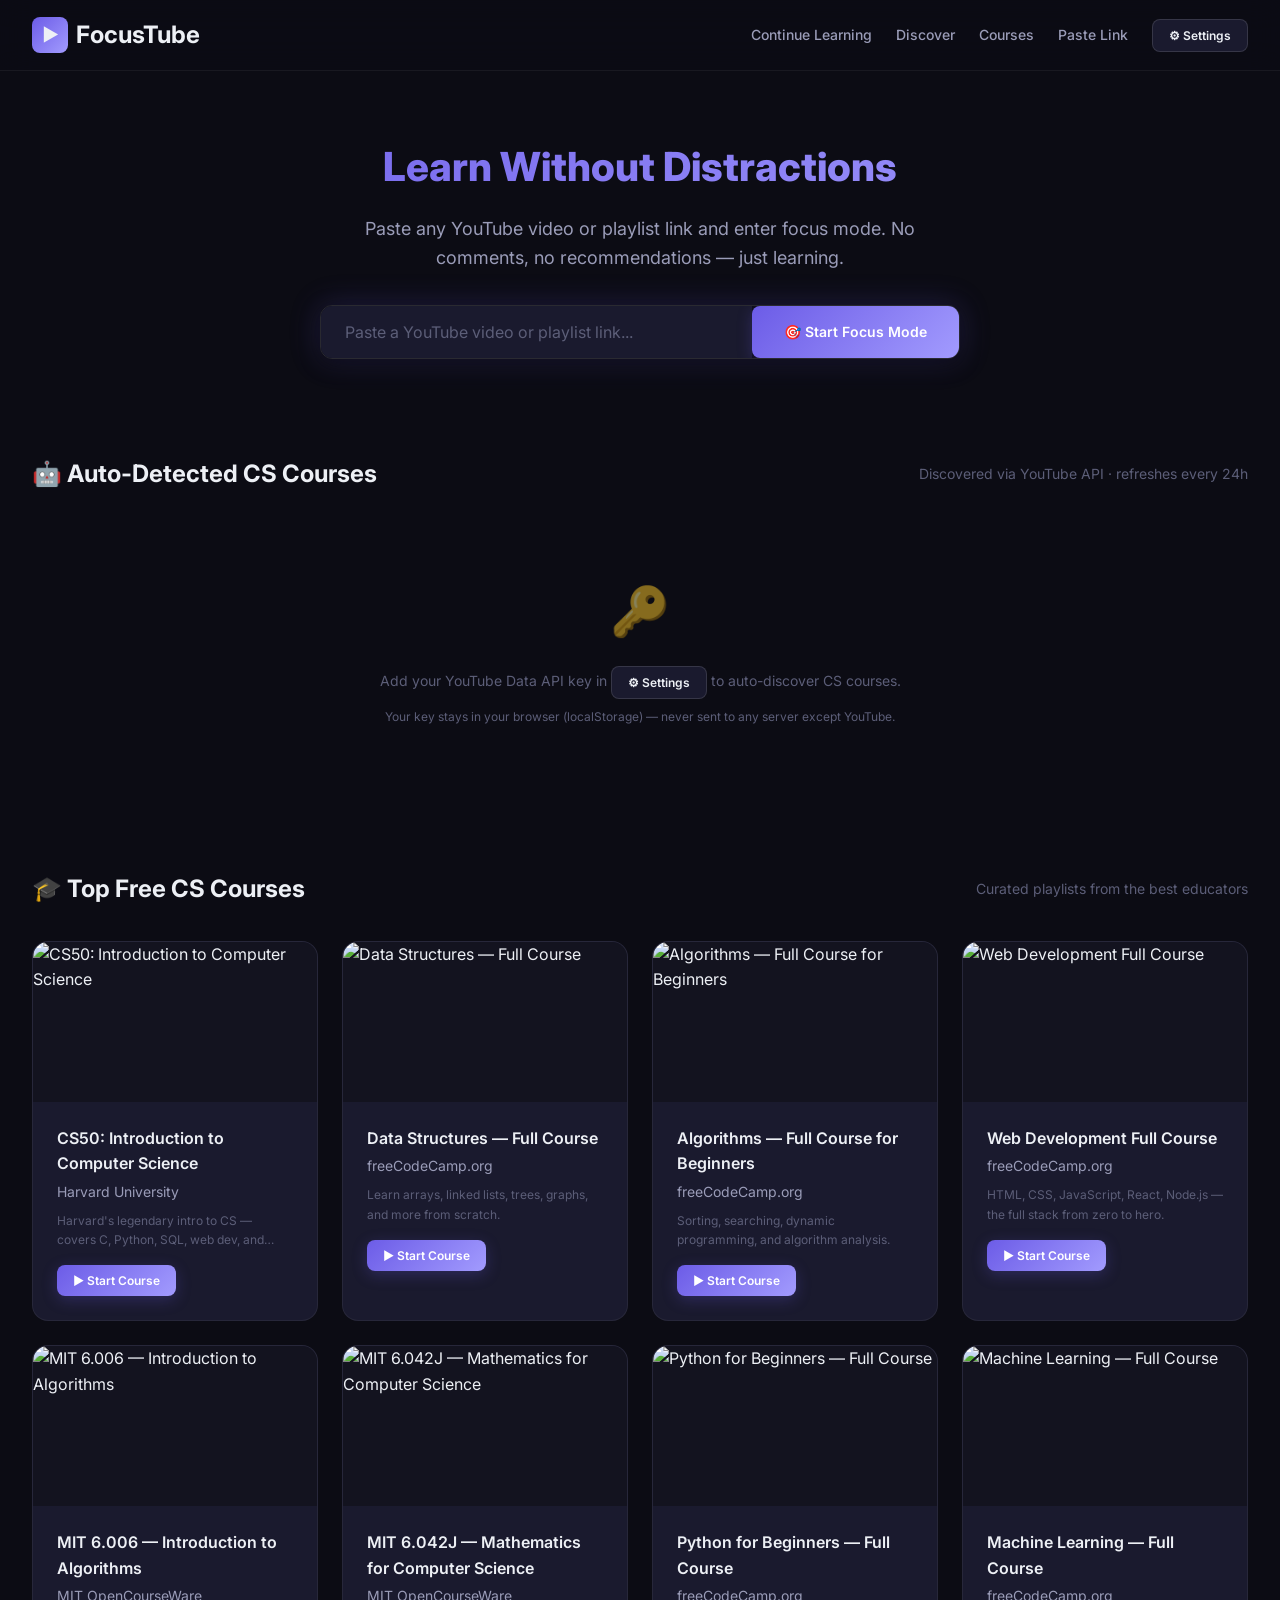
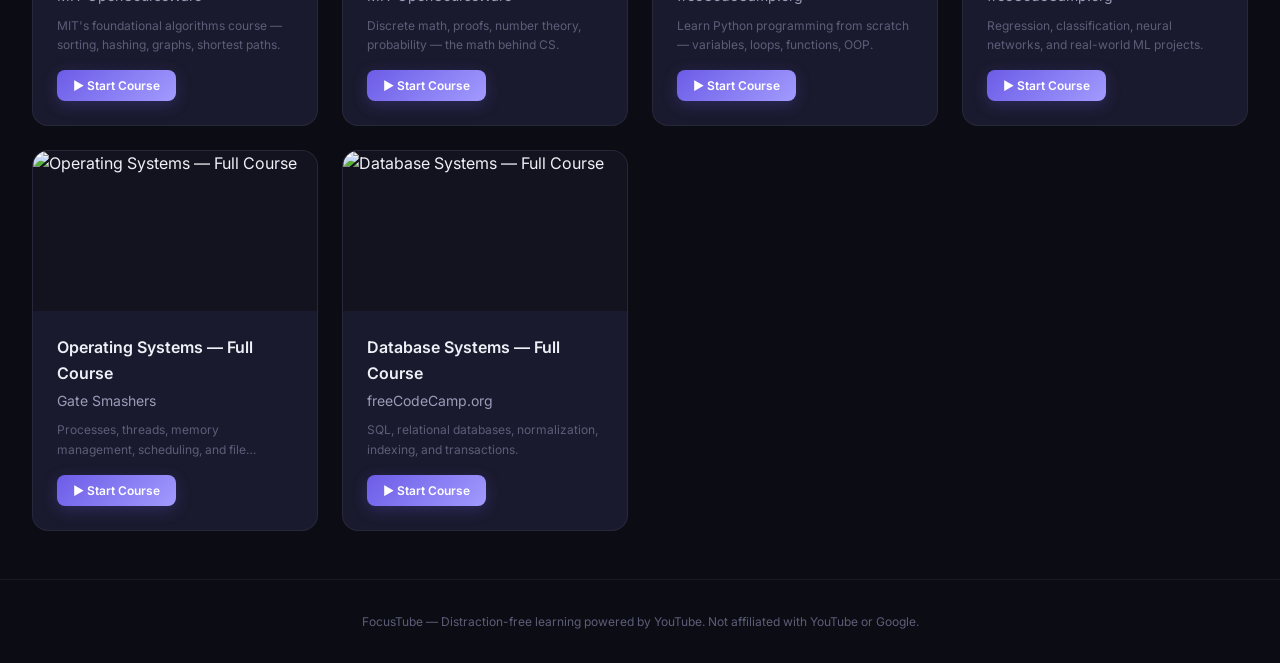
==== index.html @ 4b5ba114 "Initial commit: FocusTube - Distraction-free YouTube CS learning platform" ====
<!DOCTYPE html>
<html lang="en">

<head>
  <meta charset="UTF-8" />
  <meta name="viewport" content="width=device-width, initial-scale=1.0" />
  <title>FocusTube — Distraction-Free CS Learning</title>
  <meta name="description"
    content="A distraction-free YouTube learning platform for Computer Science education. Watch curated courses, track progress, and stay focused." />
  <link rel="stylesheet" href="styles.css" />
</head>

<body>

  <!-- ========== NAVBAR ========== -->
  <nav class="navbar">
    <div class="container">
      <a href="index.html" class="brand">
        <div class="brand-icon">▶</div>
        FocusTube
      </a>
      <ul class="nav-links">
        <li><a href="#continue">Continue Learning</a></li>
        <li><a href="#autoDetect">Discover</a></li>
        <li><a href="#courses">Courses</a></li>
        <li><a href="#paste">Paste Link</a></li>
        <li><button class="btn btn-secondary btn-sm" onclick="openSettingsModal()" id="settingsBtn">⚙ Settings</button>
        </li>
      </ul>
    </div>
  </nav>

  <main>
    <!-- ========== HERO / PASTE LINK ========== -->
    <section id="paste" class="hero">
      <div class="container">
        <h1>Learn Without Distractions</h1>
        <p>Paste any YouTube video or playlist link and enter focus mode. No comments, no recommendations — just
          learning.</p>
        <div class="input-group">
          <input type="text" id="urlInput" placeholder="Paste a YouTube video or playlist link..." autocomplete="off" />
          <button class="btn btn-primary" id="startBtn">
            🎯 Start Focus Mode
          </button>
        </div>
        <p id="urlError" class="text-muted hidden"
          style="margin-top: 0.75rem; color: var(--danger); font-size: var(--font-sm);">
          Please enter a valid YouTube video or playlist URL.
        </p>
      </div>
    </section>

    <!-- ========== CONTINUE LEARNING ========== -->
    <section id="continue" class="section hidden">
      <div class="container">
        <div class="section-header">
          <h2 class="section-title">📚 Continue Learning</h2>
          <span class="section-subtitle">Pick up where you left off</span>
        </div>
        <div id="continueGrid" class="course-grid"></div>
      </div>
    </section>

    <!-- ========== AUTO-DETECTED COURSES ========== -->
    <section id="autoDetect" class="section">
      <div class="container">
        <div class="section-header">
          <h2 class="section-title">🤖 Auto-Detected CS Courses</h2>
          <span class="section-subtitle">Discovered via YouTube API · refreshes every 24h</span>
        </div>
        <div id="autoDetectStatus"></div>
        <div id="autoDetectGrid" class="course-grid"></div>
      </div>
    </section>

    <!-- ========== CURATED COURSES ========== -->
    <section id="courses" class="section">
      <div class="container">
        <div class="section-header">
          <h2 class="section-title">🎓 Top Free CS Courses</h2>
          <span class="section-subtitle">Curated playlists from the best educators</span>
        </div>
        <div id="coursesGrid" class="course-grid"></div>
      </div>
    </section>
  </main>

  <!-- ========== FOOTER ========== -->
  <footer class="footer">
    <div class="container">
      <p>FocusTube — Distraction-free learning powered by YouTube. Not affiliated with YouTube or Google.</p>
    </div>
  </footer>

  <!-- Settings Modal -->
  <div class="modal-overlay hidden" id="settingsModal" onclick="if(event.target===this)closeSettingsModal()">
    <div class="modal">
      <div class="modal-header">
        <h2>⚙ Settings</h2>
        <button class="modal-close" onclick="closeSettingsModal()">✕</button>
      </div>
      <div class="modal-body">
        <label for="apiKeyInput" class="modal-label">YouTube Data API v3 Key</label>
        <p class="modal-hint">Get a free key from <a href="https://console.cloud.google.com/apis/credentials"
            target="_blank" rel="noopener">Google Cloud Console</a>. Enable "YouTube Data API v3".</p>
        <input type="text" id="apiKeyInput" class="modal-input" placeholder="AIza..." autocomplete="off" />
        <p class="modal-hint" style="margin-top: 0.5rem;">Your key stays in your browser only (localStorage).</p>
      </div>
      <div class="modal-footer">
        <button class="btn btn-danger btn-sm" onclick="clearApiKey()">Clear Key</button>
        <button class="btn btn-primary" onclick="saveApiKey()">Save & Detect Courses</button>
      </div>
    </div>
  </div>

  <!-- Scripts -->
  <script src="courses.js"></script>
  <script src="auto-detect.js"></script>
  <script src="app.js"></script>
</body>

</html>
---- styles.css ----
/* ============================================================
   FocusTube — Global Styles
   Dark theme, minimal, distraction-free learning aesthetic
   ============================================================ */

/* ---------- Google Fonts ---------- */
@import url('https://fonts.googleapis.com/css2?family=Inter:wght@300;400;500;600;700;800&display=swap');

/* ---------- CSS Custom Properties ---------- */
:root {
  /* Colour palette */
  --bg-primary: #0c0c14;
  --bg-secondary: #13131f;
  --bg-card: #1a1a2e;
  --bg-card-hover: #222240;
  --bg-input: #1a1a2e;
  --bg-sidebar: #111120;

  --accent: #6c5ce7;
  --accent-light: #a29bfe;
  --accent-glow: rgba(108, 92, 231, 0.25);
  --accent-gradient: linear-gradient(135deg, #6c5ce7, #a29bfe);

  --success: #00cec9;
  --success-dim: rgba(0, 206, 201, 0.15);
  --warning: #fdcb6e;
  --danger: #ff7675;

  --text-primary: #edf0f5;
  --text-secondary: #9a9cb8;
  --text-muted: #5c5e78;

  --border: rgba(255, 255, 255, 0.06);
  --border-hover: rgba(255, 255, 255, 0.12);

  /* Spacing */
  --space-xs: 0.25rem;
  --space-sm: 0.5rem;
  --space-md: 1rem;
  --space-lg: 1.5rem;
  --space-xl: 2rem;
  --space-2xl: 3rem;
  --space-3xl: 4rem;

  /* Typography */
  --font-family: 'Inter', -apple-system, BlinkMacSystemFont, 'Segoe UI', sans-serif;
  --font-xs: 0.75rem;
  --font-sm: 0.875rem;
  --font-base: 1rem;
  --font-lg: 1.125rem;
  --font-xl: 1.5rem;
  --font-2xl: 2rem;
  --font-3xl: 2.5rem;

  /* Radii */
  --radius-sm: 8px;
  --radius-md: 12px;
  --radius-lg: 16px;
  --radius-xl: 20px;

  /* Shadows */
  --shadow-sm: 0 2px 8px rgba(0, 0, 0, 0.3);
  --shadow-md: 0 4px 20px rgba(0, 0, 0, 0.4);
  --shadow-lg: 0 8px 40px rgba(0, 0, 0, 0.5);
  --shadow-glow: 0 0 30px var(--accent-glow);

  /* Transitions */
  --transition-fast: 150ms ease;
  --transition-base: 250ms ease;
  --transition-slow: 400ms ease;
}

/* ---------- Reset & Base ---------- */
*,
*::before,
*::after {
  margin: 0;
  padding: 0;
  box-sizing: border-box;
}

html {
  scroll-behavior: smooth;
  -webkit-font-smoothing: antialiased;
  -moz-osx-font-smoothing: grayscale;
}

body {
  font-family: var(--font-family);
  font-size: var(--font-base);
  color: var(--text-primary);
  background: var(--bg-primary);
  line-height: 1.6;
  min-height: 100vh;
}

a {
  color: var(--accent-light);
  text-decoration: none;
  transition: color var(--transition-fast);
}

a:hover {
  color: var(--accent);
}

img {
  max-width: 100%;
  display: block;
}

/* ---------- Scrollbar ---------- */
::-webkit-scrollbar {
  width: 6px;
}

::-webkit-scrollbar-track {
  background: var(--bg-primary);
}

::-webkit-scrollbar-thumb {
  background: var(--text-muted);
  border-radius: 3px;
}

::-webkit-scrollbar-thumb:hover {
  background: var(--text-secondary);
}

/* ============================================================
   LAYOUT
   ============================================================ */

.container {
  max-width: 1280px;
  margin: 0 auto;
  padding: 0 var(--space-xl);
}

/* ---------- Navbar ---------- */
.navbar {
  position: sticky;
  top: 0;
  z-index: 100;
  background: rgba(12, 12, 20, 0.85);
  backdrop-filter: blur(16px);
  -webkit-backdrop-filter: blur(16px);
  border-bottom: 1px solid var(--border);
  padding: var(--space-md) 0;
}

.navbar .container {
  display: flex;
  align-items: center;
  justify-content: space-between;
}

.brand {
  display: flex;
  align-items: center;
  gap: var(--space-sm);
  font-size: var(--font-xl);
  font-weight: 700;
  color: var(--text-primary);
}

.brand-icon {
  width: 36px;
  height: 36px;
  background: var(--accent-gradient);
  border-radius: var(--radius-sm);
  display: flex;
  align-items: center;
  justify-content: center;
  font-size: 18px;
}

.nav-links {
  display: flex;
  align-items: center;
  gap: var(--space-lg);
  list-style: none;
}

.nav-links a {
  color: var(--text-secondary);
  font-size: var(--font-sm);
  font-weight: 500;
  transition: color var(--transition-fast);
}

.nav-links a:hover {
  color: var(--text-primary);
}

/* ---------- Hero / Paste Section ---------- */
.hero {
  text-align: center;
  padding: var(--space-3xl) 0 var(--space-2xl);
}

.hero h1 {
  font-size: var(--font-3xl);
  font-weight: 800;
  margin-bottom: var(--space-md);
  background: var(--accent-gradient);
  -webkit-background-clip: text;
  -webkit-text-fill-color: transparent;
  background-clip: text;
}

.hero p {
  color: var(--text-secondary);
  font-size: var(--font-lg);
  max-width: 550px;
  margin: 0 auto var(--space-xl);
}

.input-group {
  display: flex;
  max-width: 640px;
  margin: 0 auto;
  gap: 0;
  border-radius: var(--radius-md);
  overflow: hidden;
  box-shadow: var(--shadow-md), var(--shadow-glow);
  border: 1px solid var(--border-hover);
  transition: border-color var(--transition-base);
}

.input-group:focus-within {
  border-color: var(--accent);
}

.input-group input {
  flex: 1;
  padding: var(--space-md) var(--space-lg);
  font-size: var(--font-base);
  font-family: var(--font-family);
  background: var(--bg-input);
  color: var(--text-primary);
  border: none;
  outline: none;
}

.input-group input::placeholder {
  color: var(--text-muted);
}

/* ---------- Buttons ---------- */
.btn {
  display: inline-flex;
  align-items: center;
  justify-content: center;
  gap: var(--space-sm);
  padding: var(--space-md) var(--space-xl);
  font-family: var(--font-family);
  font-size: var(--font-sm);
  font-weight: 600;
  border: none;
  border-radius: var(--radius-sm);
  cursor: pointer;
  transition: all var(--transition-base);
  white-space: nowrap;
}

.btn-primary {
  background: var(--accent-gradient);
  color: #fff;
  box-shadow: 0 4px 15px var(--accent-glow);
}

.btn-primary:hover {
  transform: translateY(-2px);
  box-shadow: 0 6px 25px var(--accent-glow);
}

.btn-secondary {
  background: var(--bg-card);
  color: var(--text-primary);
  border: 1px solid var(--border-hover);
}

.btn-secondary:hover {
  background: var(--bg-card-hover);
  border-color: var(--accent);
}

.btn-sm {
  padding: var(--space-sm) var(--space-md);
  font-size: var(--font-xs);
}

.btn-danger {
  background: rgba(255, 118, 117, 0.15);
  color: var(--danger);
  border: 1px solid rgba(255, 118, 117, 0.25);
}

.btn-danger:hover {
  background: rgba(255, 118, 117, 0.25);
}

.btn-success {
  background: rgba(0, 206, 201, 0.15);
  color: var(--success);
  border: 1px solid rgba(0, 206, 201, 0.25);
}

.btn-success:hover {
  background: rgba(0, 206, 201, 0.25);
}

/* ---------- Sections ---------- */
.section {
  padding: var(--space-2xl) 0;
}

.section-header {
  display: flex;
  align-items: center;
  justify-content: space-between;
  margin-bottom: var(--space-xl);
}

.section-title {
  font-size: var(--font-xl);
  font-weight: 700;
  color: var(--text-primary);
}

.section-subtitle {
  font-size: var(--font-sm);
  color: var(--text-muted);
}

/* ---------- Course Grid ---------- */
.course-grid {
  display: grid;
  grid-template-columns: repeat(auto-fill, minmax(280px, 1fr));
  gap: var(--space-lg);
}

/* ---------- Card ---------- */
.card {
  background: var(--bg-card);
  border: 1px solid var(--border);
  border-radius: var(--radius-lg);
  overflow: hidden;
  transition: all var(--transition-base);
  cursor: pointer;
}

.card:hover {
  transform: translateY(-4px);
  border-color: var(--border-hover);
  box-shadow: var(--shadow-md);
}

.card-thumb {
  position: relative;
  width: 100%;
  aspect-ratio: 16 / 9;
  overflow: hidden;
  background: var(--bg-secondary);
}

.card-thumb img {
  width: 100%;
  height: 100%;
  object-fit: cover;
  transition: transform var(--transition-slow);
}

.card:hover .card-thumb img {
  transform: scale(1.05);
}

.card-body {
  padding: var(--space-lg);
}

.card-title {
  font-size: var(--font-base);
  font-weight: 600;
  color: var(--text-primary);
  margin-bottom: var(--space-xs);
  display: -webkit-box;
  -webkit-line-clamp: 2;
  -webkit-box-orient: vertical;
  overflow: hidden;
}

.card-channel {
  font-size: var(--font-sm);
  color: var(--text-secondary);
  margin-bottom: var(--space-sm);
}

.card-description {
  font-size: var(--font-xs);
  color: var(--text-muted);
  margin-bottom: var(--space-md);
  display: -webkit-box;
  -webkit-line-clamp: 2;
  -webkit-box-orient: vertical;
  overflow: hidden;
}

.card-footer {
  display: flex;
  align-items: center;
  justify-content: space-between;
  gap: var(--space-sm);
}

/* ---------- Progress Bar ---------- */
.progress-bar-container {
  width: 100%;
  height: 6px;
  background: rgba(255, 255, 255, 0.06);
  border-radius: 3px;
  overflow: hidden;
  margin-top: var(--space-sm);
}

.progress-bar-fill {
  height: 100%;
  background: var(--accent-gradient);
  border-radius: 3px;
  transition: width var(--transition-slow);
}

.progress-text {
  font-size: var(--font-xs);
  color: var(--text-secondary);
  margin-top: var(--space-xs);
}

/* ---------- Continue Learning Card ---------- */
.continue-card {
  display: flex;
  align-items: center;
  background: var(--bg-card);
  border: 1px solid var(--border);
  border-radius: var(--radius-md);
  overflow: hidden;
  transition: all var(--transition-base);
}

.continue-card:hover {
  border-color: var(--border-hover);
  box-shadow: var(--shadow-sm);
}

.continue-card .card-thumb {
  width: 200px;
  min-width: 200px;
  aspect-ratio: 16 / 9;
}

.continue-card .card-body {
  flex: 1;
  padding: var(--space-md) var(--space-lg);
}

.continue-card .card-footer {
  padding: 0 var(--space-lg) var(--space-md);
}

/* ============================================================
   PLAYER PAGE
   ============================================================ */

.player-page {
  display: flex;
  flex-direction: column;
  min-height: 100vh;
}

/* Top bar */
.player-topbar {
  display: flex;
  align-items: center;
  gap: var(--space-md);
  padding: var(--space-md) var(--space-xl);
  background: var(--bg-secondary);
  border-bottom: 1px solid var(--border);
}

.back-link {
  display: inline-flex;
  align-items: center;
  gap: var(--space-xs);
  color: var(--text-secondary);
  font-size: var(--font-sm);
  font-weight: 500;
}

.back-link:hover {
  color: var(--accent-light);
}

.player-course-title {
  font-size: var(--font-lg);
  font-weight: 600;
  color: var(--text-primary);
  flex: 1;
  white-space: nowrap;
  overflow: hidden;
  text-overflow: ellipsis;
}

/* Main content area */
.player-content {
  display: flex;
  flex: 1;
  overflow: hidden;
}

/* Video panel */
.video-panel {
  flex: 1;
  display: flex;
  flex-direction: column;
  padding: var(--space-lg);
  min-width: 0;
}

.video-wrapper {
  position: relative;
  width: 100%;
  padding-bottom: 56.25%;
  /* 16:9 */
  background: #000;
  border-radius: var(--radius-md);
  overflow: hidden;
  box-shadow: var(--shadow-lg);
}

.video-wrapper iframe {
  position: absolute;
  top: 0;
  left: 0;
  width: 100%;
  height: 100%;
  border: none;
}

.video-info {
  margin-top: var(--space-lg);
  display: flex;
  align-items: center;
  justify-content: space-between;
  flex-wrap: wrap;
  gap: var(--space-md);
}

.video-progress-text {
  font-size: var(--font-sm);
  color: var(--text-secondary);
}

.video-progress-text span {
  color: var(--accent-light);
  font-weight: 600;
}

.player-actions {
  display: flex;
  gap: var(--space-sm);
  flex-wrap: wrap;
}

.player-progress-section {
  margin-top: var(--space-md);
}

.player-progress-label {
  display: flex;
  align-items: center;
  justify-content: space-between;
  font-size: var(--font-sm);
  color: var(--text-secondary);
  margin-bottom: var(--space-xs);
}

.player-progress-bar {
  width: 100%;
  height: 8px;
  background: rgba(255, 255, 255, 0.06);
  border-radius: 4px;
  overflow: hidden;
}

.player-progress-fill {
  height: 100%;
  background: var(--accent-gradient);
  border-radius: 4px;
  transition: width var(--transition-base);
}

/* Playlist sidebar */
.playlist-sidebar {
  width: 380px;
  min-width: 380px;
  background: var(--bg-sidebar);
  border-left: 1px solid var(--border);
  display: flex;
  flex-direction: column;
  overflow: hidden;
}

.sidebar-header {
  padding: var(--space-lg);
  border-bottom: 1px solid var(--border);
}

.sidebar-title {
  font-size: var(--font-base);
  font-weight: 600;
  color: var(--text-primary);
  margin-bottom: var(--space-xs);
}

.sidebar-count {
  font-size: var(--font-xs);
  color: var(--text-muted);
}

.playlist-items {
  flex: 1;
  overflow-y: auto;
  padding: var(--space-sm) 0;
}

.playlist-item {
  display: flex;
  align-items: center;
  gap: var(--space-md);
  padding: var(--space-sm) var(--space-lg);
  cursor: pointer;
  transition: background var(--transition-fast);
  border-left: 3px solid transparent;
}

.playlist-item:hover {
  background: rgba(255, 255, 255, 0.03);
}

.playlist-item.active {
  background: rgba(108, 92, 231, 0.1);
  border-left-color: var(--accent);
}

.playlist-item.completed .item-title {
  color: var(--text-muted);
}

.item-index {
  font-size: var(--font-xs);
  color: var(--text-muted);
  min-width: 24px;
  text-align: center;
}

.item-check {
  color: var(--success);
  font-size: var(--font-sm);
}

.item-title {
  font-size: var(--font-sm);
  color: var(--text-secondary);
  flex: 1;
  display: -webkit-box;
  -webkit-line-clamp: 2;
  -webkit-box-orient: vertical;
  overflow: hidden;
}

.playlist-item.active .item-title {
  color: var(--text-primary);
  font-weight: 500;
}

/* Keyboard shortcuts tooltip */
.shortcuts-hint {
  padding: var(--space-md) var(--space-lg);
  border-top: 1px solid var(--border);
  font-size: var(--font-xs);
  color: var(--text-muted);
  display: flex;
  flex-wrap: wrap;
  gap: var(--space-sm);
}

.shortcuts-hint kbd {
  background: var(--bg-card);
  padding: 2px 6px;
  border-radius: 4px;
  font-family: var(--font-family);
  font-size: 11px;
  border: 1px solid var(--border-hover);
  color: var(--text-secondary);
}

/* ============================================================
   UTILITIES
   ============================================================ */

.hidden {
  display: none !important;
}

.fade-in {
  animation: fadeIn var(--transition-slow) ease both;
}

@keyframes fadeIn {
  from {
    opacity: 0;
    transform: translateY(10px);
  }

  to {
    opacity: 1;
    transform: translateY(0);
  }
}

.text-muted {
  color: var(--text-muted);
}

/* Toast notification */
.toast {
  position: fixed;
  bottom: var(--space-xl);
  right: var(--space-xl);
  background: var(--bg-card);
  border: 1px solid var(--border-hover);
  border-radius: var(--radius-md);
  padding: var(--space-md) var(--space-lg);
  color: var(--text-primary);
  font-size: var(--font-sm);
  box-shadow: var(--shadow-lg);
  z-index: 1000;
  animation: slideInUp 300ms ease;
}

@keyframes slideInUp {
  from {
    opacity: 0;
    transform: translateY(20px);
  }

  to {
    opacity: 1;
    transform: translateY(0);
  }
}

/* Empty state */
.empty-state {
  text-align: center;
  padding: var(--space-2xl) var(--space-xl);
  color: var(--text-muted);
}

.empty-state-icon {
  font-size: 48px;
  margin-bottom: var(--space-md);
  opacity: 0.5;
}

.empty-state p {
  font-size: var(--font-sm);
}

/* ============================================================
   RESPONSIVE
   ============================================================ */

/* Tablet */
@media (max-width: 1024px) {
  .player-content {
    flex-direction: column;
  }

  .playlist-sidebar {
    width: 100%;
    min-width: 100%;
    max-height: 350px;
    border-left: none;
    border-top: 1px solid var(--border);
  }

  .course-grid {
    grid-template-columns: repeat(auto-fill, minmax(240px, 1fr));
  }
}

/* Mobile */
@media (max-width: 640px) {
  .container {
    padding: 0 var(--space-md);
  }

  .hero h1 {
    font-size: var(--font-2xl);
  }

  .hero p {
    font-size: var(--font-base);
  }

  .input-group {
    flex-direction: column;
    border-radius: var(--radius-sm);
  }

  .input-group input {
    border-radius: var(--radius-sm) var(--radius-sm) 0 0;
  }

  .input-group .btn {
    border-radius: 0 0 var(--radius-sm) var(--radius-sm);
  }

  .course-grid {
    grid-template-columns: 1fr;
  }

  .continue-card {
    flex-direction: column;
  }

  .continue-card .card-thumb {
    width: 100%;
    min-width: 100%;
  }

  .section-header {
    flex-direction: column;
    align-items: flex-start;
    gap: var(--space-sm);
  }

  .video-panel {
    padding: var(--space-sm);
  }

  .player-topbar {
    padding: var(--space-md);
  }

  .nav-links {
    display: none;
  }
}

/* ============================================================
   MODAL
   ============================================================ */

.modal-overlay {
  position: fixed;
  inset: 0;
  background: rgba(0, 0, 0, 0.7);
  backdrop-filter: blur(6px);
  -webkit-backdrop-filter: blur(6px);
  display: flex;
  align-items: center;
  justify-content: center;
  z-index: 200;
  animation: fadeIn 200ms ease;
}

.modal {
  background: var(--bg-secondary);
  border: 1px solid var(--border-hover);
  border-radius: var(--radius-lg);
  width: 90%;
  max-width: 480px;
  box-shadow: var(--shadow-lg);
}

.modal-header {
  display: flex;
  align-items: center;
  justify-content: space-between;
  padding: var(--space-lg);
  border-bottom: 1px solid var(--border);
}

.modal-header h2 {
  font-size: var(--font-lg);
  font-weight: 600;
}

.modal-close {
  background: none;
  border: none;
  color: var(--text-muted);
  font-size: var(--font-lg);
  cursor: pointer;
  padding: var(--space-xs);
  transition: color var(--transition-fast);
}

.modal-close:hover {
  color: var(--text-primary);
}

.modal-body {
  padding: var(--space-lg);
}

.modal-label {
  display: block;
  font-size: var(--font-sm);
  font-weight: 600;
  color: var(--text-primary);
  margin-bottom: var(--space-xs);
}

.modal-hint {
  font-size: var(--font-xs);
  color: var(--text-muted);
  margin-bottom: var(--space-md);
}

.modal-input {
  width: 100%;
  padding: var(--space-md);
  font-family: var(--font-family);
  font-size: var(--font-sm);
  background: var(--bg-card);
  color: var(--text-primary);
  border: 1px solid var(--border-hover);
  border-radius: var(--radius-sm);
  outline: none;
  transition: border-color var(--transition-fast);
}

.modal-input:focus {
  border-color: var(--accent);
}

.modal-footer {
  padding: var(--space-lg);
  border-top: 1px solid var(--border);
  display: flex;
  justify-content: flex-end;
  gap: var(--space-sm);
}

/* ============================================================
   SHIMMER LOADING
   ============================================================ */

.shimmer {
  background: linear-gradient(90deg,
      var(--bg-card) 25%,
      var(--bg-card-hover) 50%,
      var(--bg-card) 75%);
  background-size: 200% 100%;
  animation: shimmerAnim 1.5s ease-in-out infinite;
  border-radius: var(--radius-sm);
}

.shimmer-card {
  pointer-events: none;
}

.shimmer-card .card-thumb {
  aspect-ratio: 16 / 9;
}

.shimmer-line {
  display: block;
}

@keyframes shimmerAnim {
  0% {
    background-position: 200% 0;
  }

  100% {
    background-position: -200% 0;
  }
}

/* ============================================================
   BADGES
   ============================================================ */

.trusted-badge {
  display: inline-flex;
  align-items: center;
  gap: 3px;
  font-size: 11px;
  font-weight: 600;
  color: var(--warning);
  background: rgba(253, 203, 110, 0.12);
  padding: 2px 8px;
  border-radius: 12px;
  vertical-align: middle;
  margin-left: 4px;
}

.card-duration-badge {
  position: absolute;
  bottom: 8px;
  right: 8px;
  background: rgba(0, 0, 0, 0.8);
  color: #fff;
  font-size: 11px;
  font-weight: 600;
  padding: 2px 8px;
  border-radius: 4px;
}

/* ============================================================
   FOOTER
   ============================================================ */
.footer {
  text-align: center;
  padding: var(--space-xl) 0;
  border-top: 1px solid var(--border);
  color: var(--text-muted);
  font-size: var(--font-xs);
}
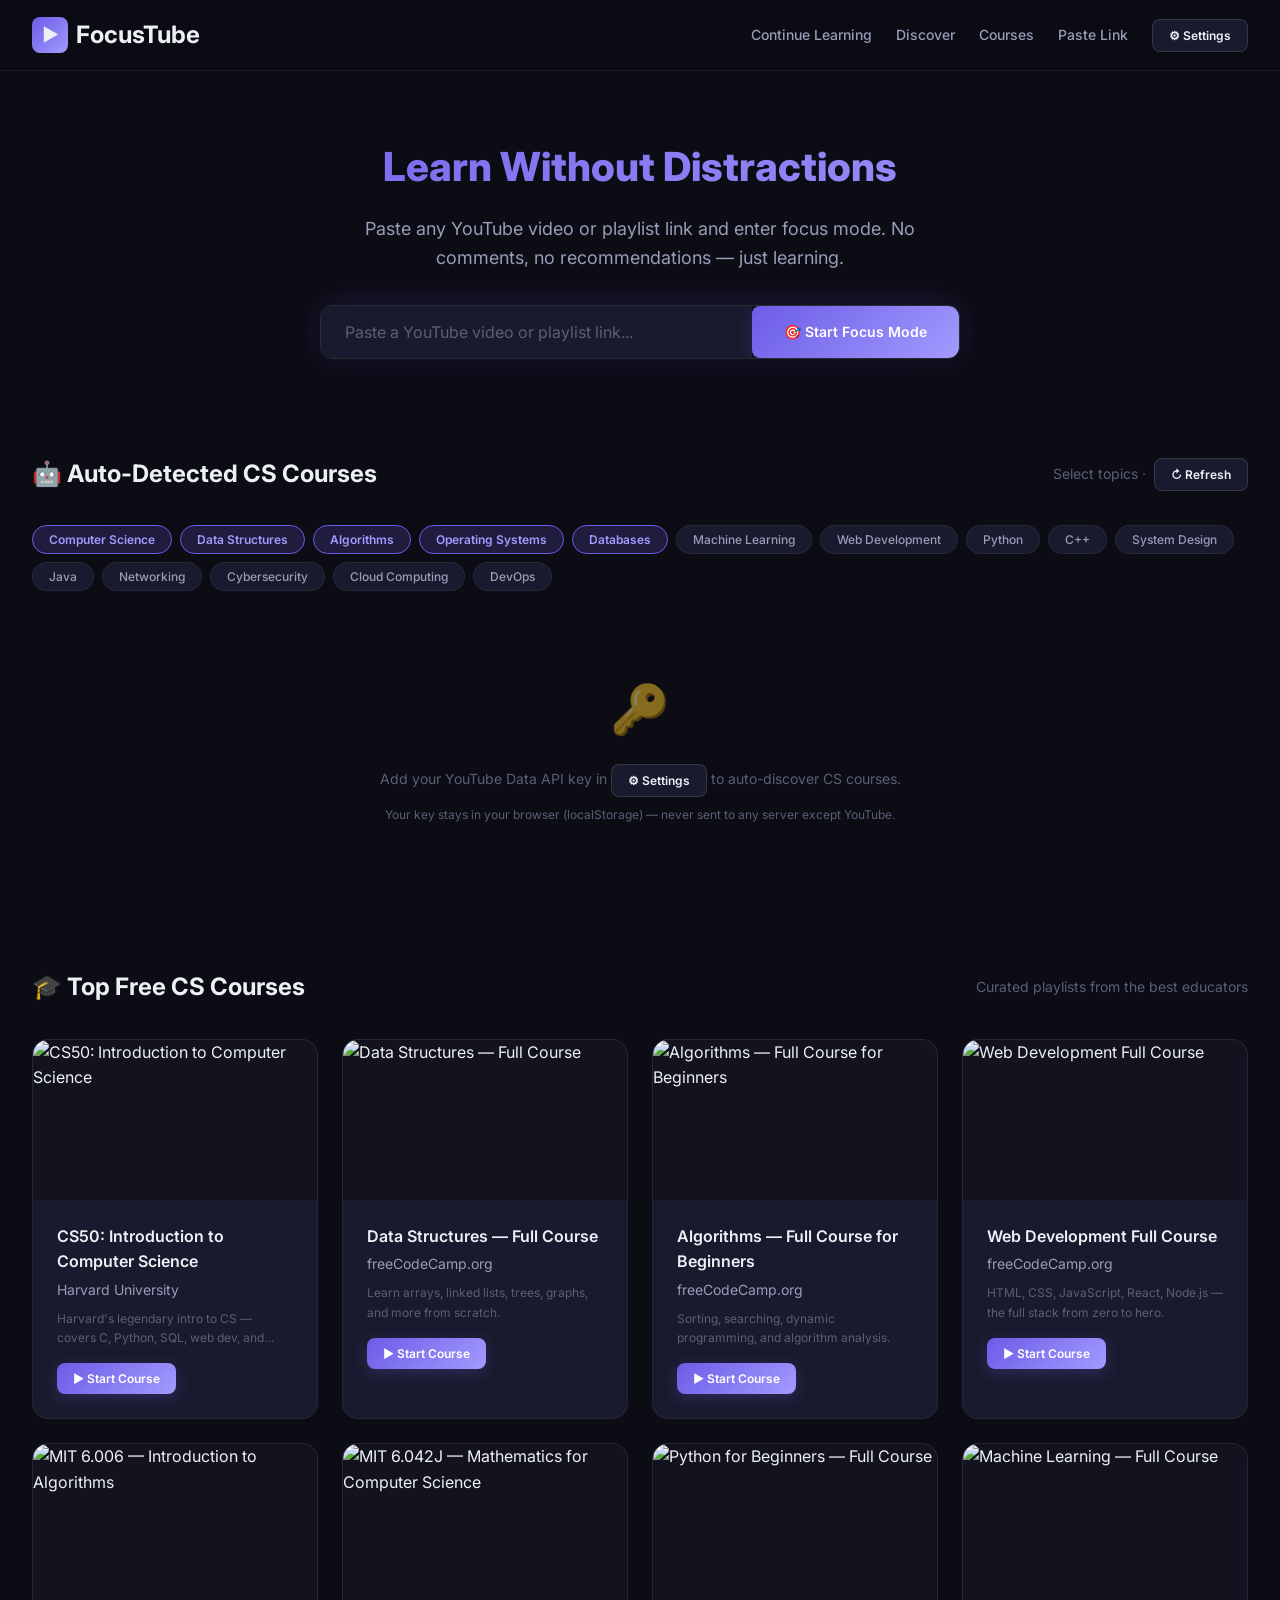
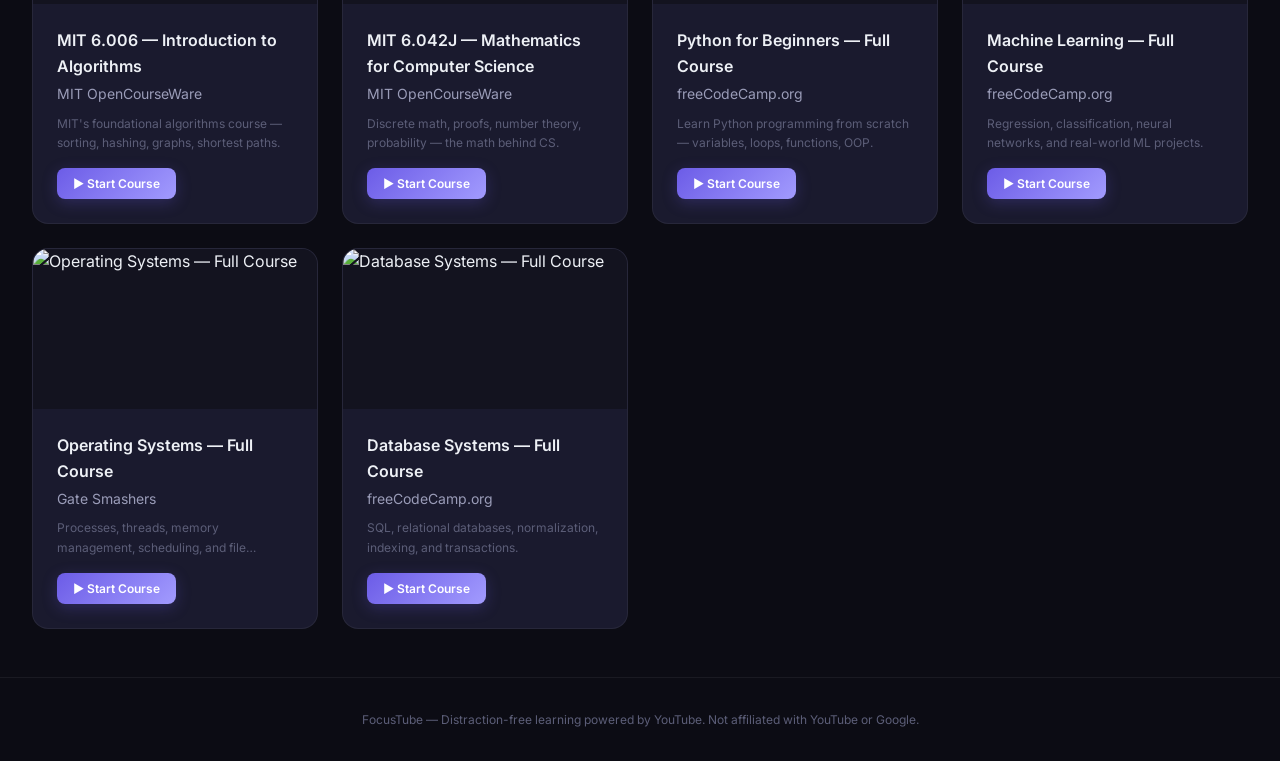
==== commit 9effa027: "feat: add topic selector chips and manual refresh for auto-detection" ====
--- a/index.html
+++ b/index.html
@@ -66,8 +66,13 @@
       <div class="container">
         <div class="section-header">
           <h2 class="section-title">🤖 Auto-Detected CS Courses</h2>
-          <span class="section-subtitle">Discovered via YouTube API · refreshes every 24h</span>
+          <div style="display:flex; align-items:center; gap: var(--space-sm);">
+            <span class="section-subtitle">Select topics · </span>
+            <button class="btn btn-secondary btn-sm" onclick="refreshCourses()" title="Refresh now (uses API quota)">↻
+              Refresh</button>
+          </div>
         </div>
+        <div id="topicChips" class="topic-chips"></div>
         <div id="autoDetectStatus"></div>
         <div id="autoDetectGrid" class="course-grid"></div>
       </div>
--- a/styles.css
+++ b/styles.css
@@ -957,6 +957,45 @@
 }
 
 /* ============================================================
+   TOPIC CHIPS
+   ============================================================ */
+
+.topic-chips {
+  display: flex;
+  flex-wrap: wrap;
+  gap: var(--space-sm);
+  margin-bottom: var(--space-xl);
+}
+
+.topic-chip {
+  display: inline-flex;
+  align-items: center;
+  padding: 6px 16px;
+  font-family: var(--font-family);
+  font-size: var(--font-xs);
+  font-weight: 500;
+  color: var(--text-secondary);
+  background: var(--bg-card);
+  border: 1px solid var(--border);
+  border-radius: 20px;
+  cursor: pointer;
+  transition: all var(--transition-fast);
+  white-space: nowrap;
+}
+
+.topic-chip:hover {
+  border-color: var(--accent);
+  color: var(--text-primary);
+}
+
+.topic-chip.active {
+  background: rgba(108, 92, 231, 0.2);
+  border-color: var(--accent);
+  color: var(--accent-light);
+  font-weight: 600;
+}
+
+/* ============================================================
    SHIMMER LOADING
    ============================================================ */
 
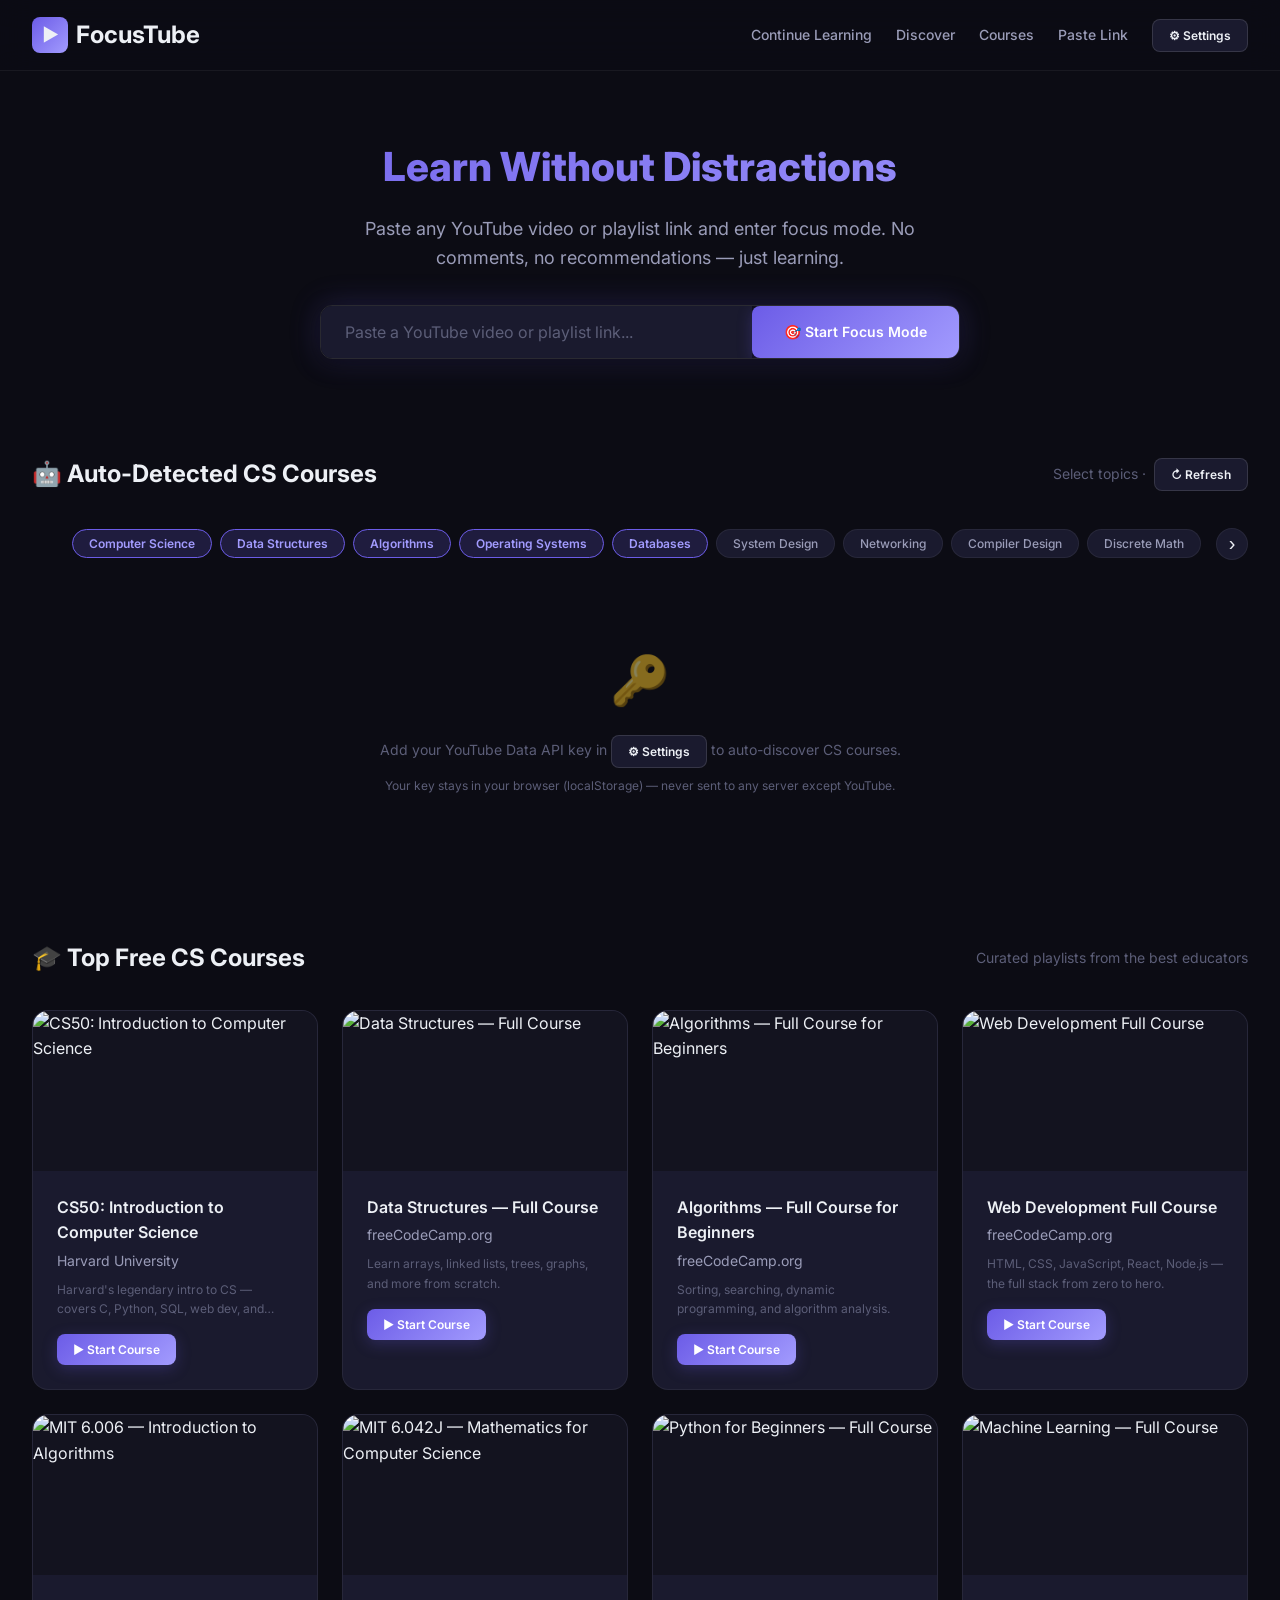
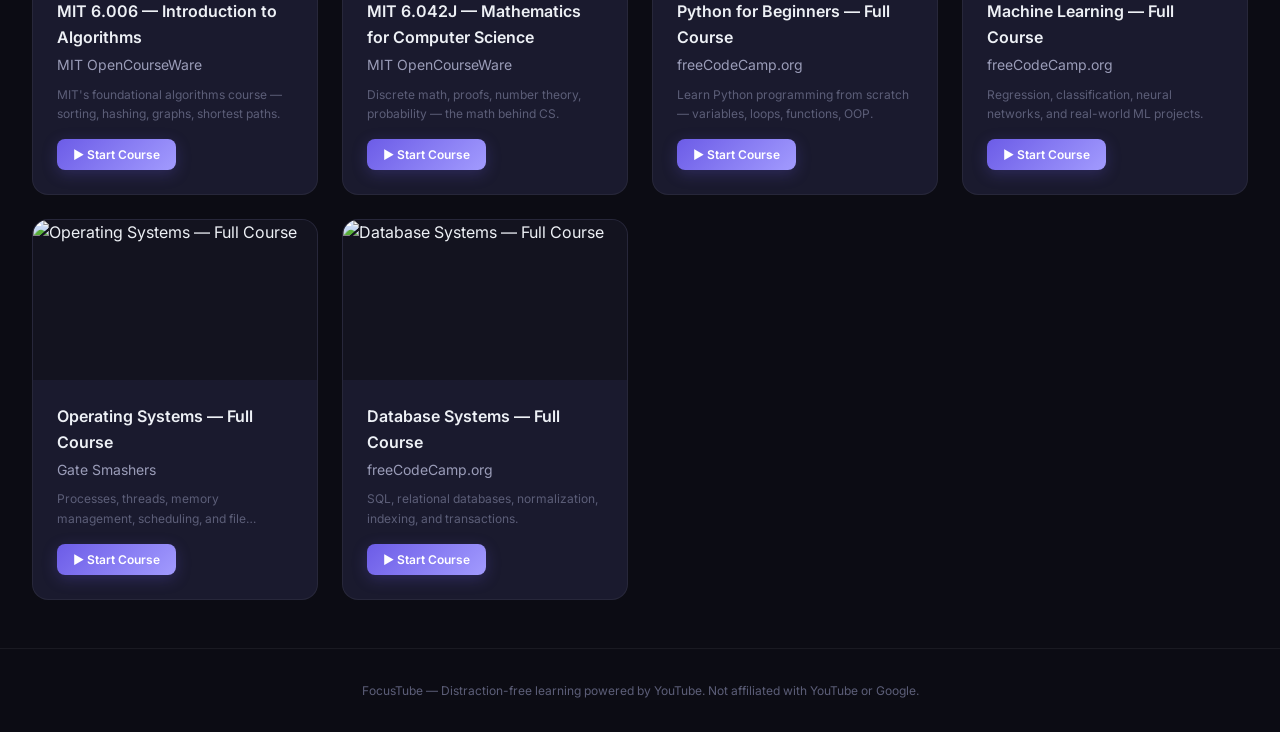
==== commit 5797781e: "docs: add vibe-coded README.md and finalize styles" ====
--- a/index.html
+++ b/index.html
@@ -72,7 +72,11 @@
               Refresh</button>
           </div>
         </div>
-        <div id="topicChips" class="topic-chips"></div>
+        <div id="topicChipsWrapper" class="topic-chips-wrapper">
+          <button class="scroll-arrow scroll-arrow-left" onclick="scrollTopics(-1)" title="Scroll left">‹</button>
+          <div id="topicChips" class="topic-chips"></div>
+          <button class="scroll-arrow scroll-arrow-right" onclick="scrollTopics(1)" title="Scroll right">›</button>
+        </div>
         <div id="autoDetectStatus"></div>
         <div id="autoDetectGrid" class="course-grid"></div>
       </div>
@@ -119,8 +123,10 @@
   </div>
 
   <!-- Scripts -->
+  <script src="https://cdnjs.cloudflare.com/ajax/libs/gsap/3.12.5/gsap.min.js"></script>
   <script src="courses.js"></script>
   <script src="auto-detect.js"></script>
+  <script src="magic-effects.js"></script>
   <script src="app.js"></script>
 </body>
 
--- a/styles.css
+++ b/styles.css
@@ -530,8 +530,8 @@
 .video-wrapper {
   position: relative;
   width: 100%;
-  padding-bottom: 56.25%;
-  /* 16:9 */
+  aspect-ratio: 16 / 9;
+  /* Modern aspect-ratio */
   background: #000;
   border-radius: var(--radius-md);
   overflow: hidden;
@@ -545,6 +545,67 @@
   width: 100%;
   height: 100%;
   border: none;
+  z-index: 1;
+}
+
+.distraction-overlay {
+  position: absolute;
+  top: 0;
+  left: 0;
+  width: 100%;
+  height: 100%;
+  background: rgba(12, 12, 20, 0.98);
+  /* Near opaque to hide suggestions */
+  backdrop-filter: blur(12px);
+  -webkit-backdrop-filter: blur(12px);
+  display: flex;
+  align-items: center;
+  justify-content: center;
+  z-index: 100;
+  cursor: pointer;
+  transition: opacity var(--transition-slow), visibility var(--transition-slow);
+}
+
+.distraction-overlay.hidden {
+  opacity: 0;
+  visibility: hidden;
+  pointer-events: none;
+}
+
+.overlay-content {
+  text-align: center;
+  padding: var(--space-xl);
+  max-width: 450px;
+  animation: fadeInOverlay 0.5s ease-out;
+}
+
+.overlay-title {
+  font-size: var(--font-lg);
+  font-weight: 700;
+  margin-bottom: var(--space-md);
+  background: var(--accent-gradient);
+  -webkit-background-clip: text;
+  -webkit-text-fill-color: transparent;
+  background-clip: text;
+}
+
+.overlay-text {
+  color: var(--text-secondary);
+  font-size: var(--font-base);
+  margin-bottom: var(--space-lg);
+  line-height: 1.6;
+}
+
+@keyframes fadeInOverlay {
+  from {
+    opacity: 0;
+    transform: translateY(-15px);
+  }
+
+  to {
+    opacity: 1;
+    transform: translateY(0);
+  }
 }
 
 .video-info {
@@ -960,11 +1021,32 @@
    TOPIC CHIPS
    ============================================================ */
 
+.topic-chips-wrapper {
+  position: relative;
+  display: flex;
+  align-items: center;
+  margin-bottom: var(--space-xl);
+  padding: 0 40px;
+  /* Space for arrows */
+}
+
 .topic-chips {
   display: flex;
-  flex-wrap: wrap;
+  flex-wrap: nowrap;
+  /* Force single line */
   gap: var(--space-sm);
-  margin-bottom: var(--space-xl);
+  overflow-x: auto;
+  scroll-behavior: smooth;
+  -ms-overflow-style: none;
+  /* IE and Edge */
+  scrollbar-width: none;
+  /* Firefox */
+  padding: 4px 0;
+}
+
+.topic-chips::-webkit-scrollbar {
+  display: none;
+  /* Chrome, Safari and Opera */
 }
 
 .topic-chip {
@@ -981,11 +1063,13 @@
   cursor: pointer;
   transition: all var(--transition-fast);
   white-space: nowrap;
+  flex-shrink: 0;
 }
 
 .topic-chip:hover {
   border-color: var(--accent);
   color: var(--text-primary);
+  transform: translateY(-1px);
 }
 
 .topic-chip.active {
@@ -993,6 +1077,41 @@
   border-color: var(--accent);
   color: var(--accent-light);
   font-weight: 600;
+}
+
+.scroll-arrow {
+  position: absolute;
+  top: 50%;
+  transform: translateY(-50%);
+  width: 32px;
+  height: 32px;
+  border-radius: 50%;
+  background: var(--bg-card);
+  border: 1px solid var(--border);
+  color: var(--text-primary);
+  display: flex;
+  align-items: center;
+  justify-content: center;
+  cursor: pointer;
+  z-index: 10;
+  transition: all var(--transition-fast);
+  font-size: 20px;
+  opacity: 0;
+  pointer-events: none;
+}
+
+.scroll-arrow:hover {
+  background: var(--bg-card-hover);
+  border-color: var(--accent);
+  color: var(--accent);
+}
+
+.scroll-arrow-left {
+  left: 0;
+}
+
+.scroll-arrow-right {
+  right: 0;
 }
 
 /* ============================================================
@@ -1062,6 +1181,69 @@
 }
 
 /* ============================================================
+   MAGIC EFFECTS — Border Glow, Spotlight, Particles
+   ============================================================ */
+
+.magic-glow {
+  --glow-x: 50%;
+  --glow-y: 50%;
+  --glow-intensity: 0;
+  --glow-radius: 400px;
+  --glow-color: 108, 92, 231;
+}
+
+/* Border glow pseudo-element — follows cursor */
+.magic-glow::after {
+  content: '';
+  position: absolute;
+  inset: 0;
+  padding: 4px;
+  background: radial-gradient(var(--glow-radius) circle at var(--glow-x) var(--glow-y),
+      rgba(var(--glow-color), calc(var(--glow-intensity) * 0.8)) 0%,
+      rgba(var(--glow-color), calc(var(--glow-intensity) * 0.4)) 30%,
+      transparent 60%);
+  border-radius: inherit;
+  -webkit-mask:
+    linear-gradient(#fff 0 0) content-box,
+    linear-gradient(#fff 0 0);
+  -webkit-mask-composite: xor;
+  mask:
+    linear-gradient(#fff 0 0) content-box,
+    linear-gradient(#fff 0 0);
+  mask-composite: exclude;
+  pointer-events: none;
+  z-index: 1;
+  transition: opacity 0.3s ease;
+}
+
+.magic-glow:hover {
+  box-shadow:
+    0 4px 20px rgba(46, 24, 78, 0.3),
+    0 0 30px rgba(108, 92, 231, 0.15);
+}
+
+/* Particle soft glow */
+.magic-particle::before {
+  content: '';
+  position: absolute;
+  top: -2px;
+  left: -2px;
+  right: -2px;
+  bottom: -2px;
+  background: rgba(108, 92, 231, 0.2);
+  border-radius: 50%;
+  z-index: -1;
+}
+
+/* Global spotlight cursor follower */
+.global-spotlight {
+  mix-blend-mode: screen;
+  will-change: transform, opacity;
+  z-index: 200 !important;
+  pointer-events: none;
+}
+
+/* ============================================================
    FOOTER
    ============================================================ */
 .footer {
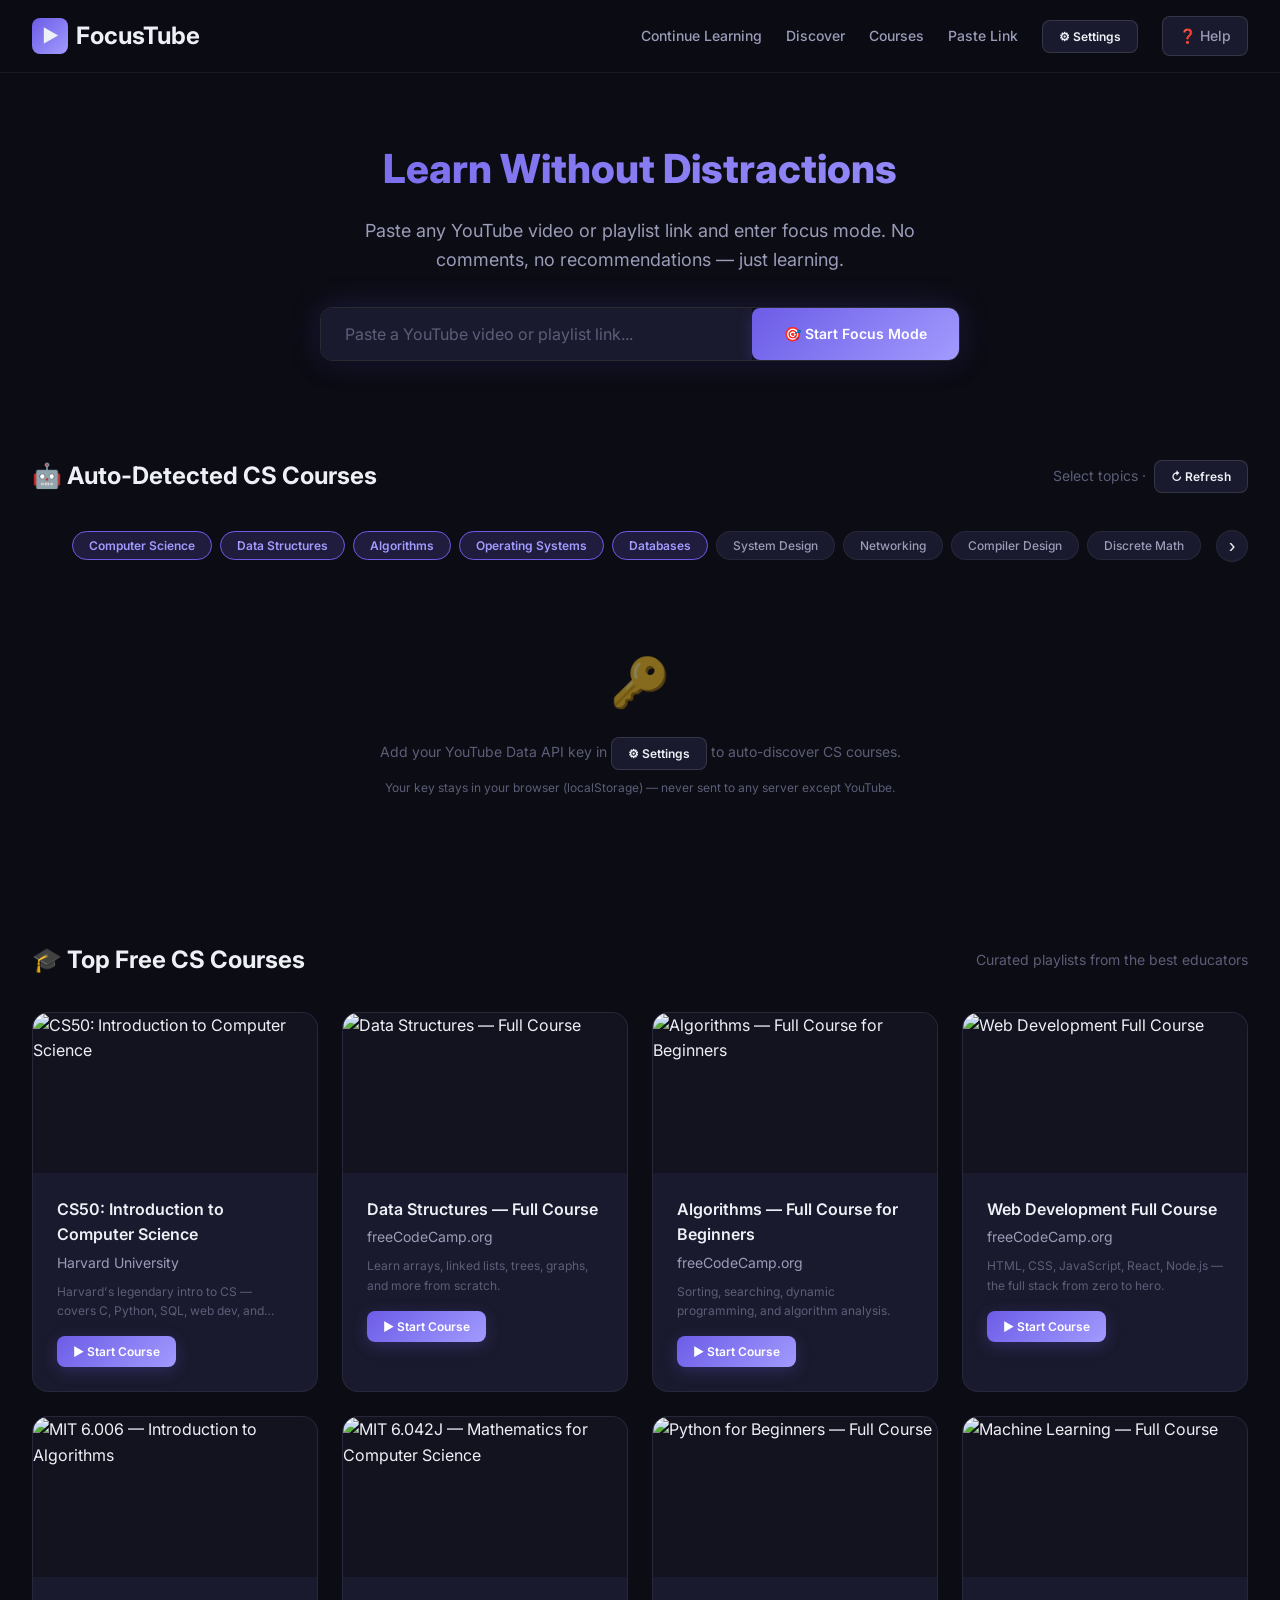
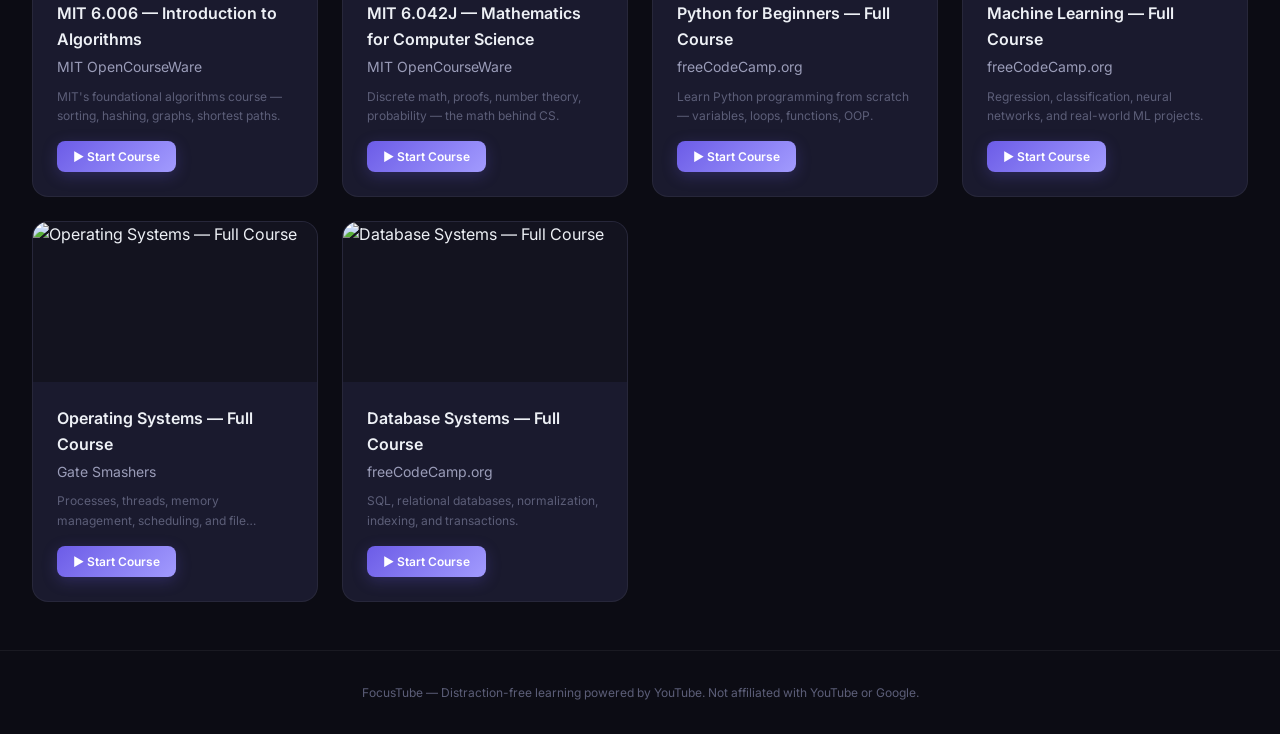
==== commit 0364f534: "feat: fix remove button, add help link, and improve error handling" ====
--- a/index.html
+++ b/index.html
@@ -26,6 +26,8 @@
         <li><a href="#paste">Paste Link</a></li>
         <li><button class="btn btn-secondary btn-sm" onclick="openSettingsModal()" id="settingsBtn">⚙ Settings</button>
         </li>
+        <li><a href="https://github.com/lakshmidath/FocusTube#readme" target="_blank" class="btn btn-secondary btn-sm"
+            style="text-decoration: none;">❓ Help</a></li>
       </ul>
     </div>
   </nav>
--- a/styles.css
+++ b/styles.css
@@ -652,6 +652,37 @@
   background: rgba(255, 255, 255, 0.06);
   border-radius: 4px;
   overflow: hidden;
+}
+
+.player-error-overlay {
+  position: absolute;
+  top: 0;
+  left: 0;
+  width: 100%;
+  height: 100%;
+  background: var(--bg-primary);
+  display: flex;
+  align-items: center;
+  justify-content: center;
+  z-index: 200;
+  text-align: center;
+  padding: var(--space-xl);
+}
+
+.error-content {
+  max-width: 400px;
+  animation: fadeIn 0.4s ease-out;
+}
+
+.error-content h3 {
+  color: var(--text-primary);
+  margin-bottom: var(--space-sm);
+}
+
+.error-content p {
+  color: var(--text-secondary);
+  font-size: var(--font-sm);
+  line-height: 1.6;
 }
 
 .player-progress-fill {
